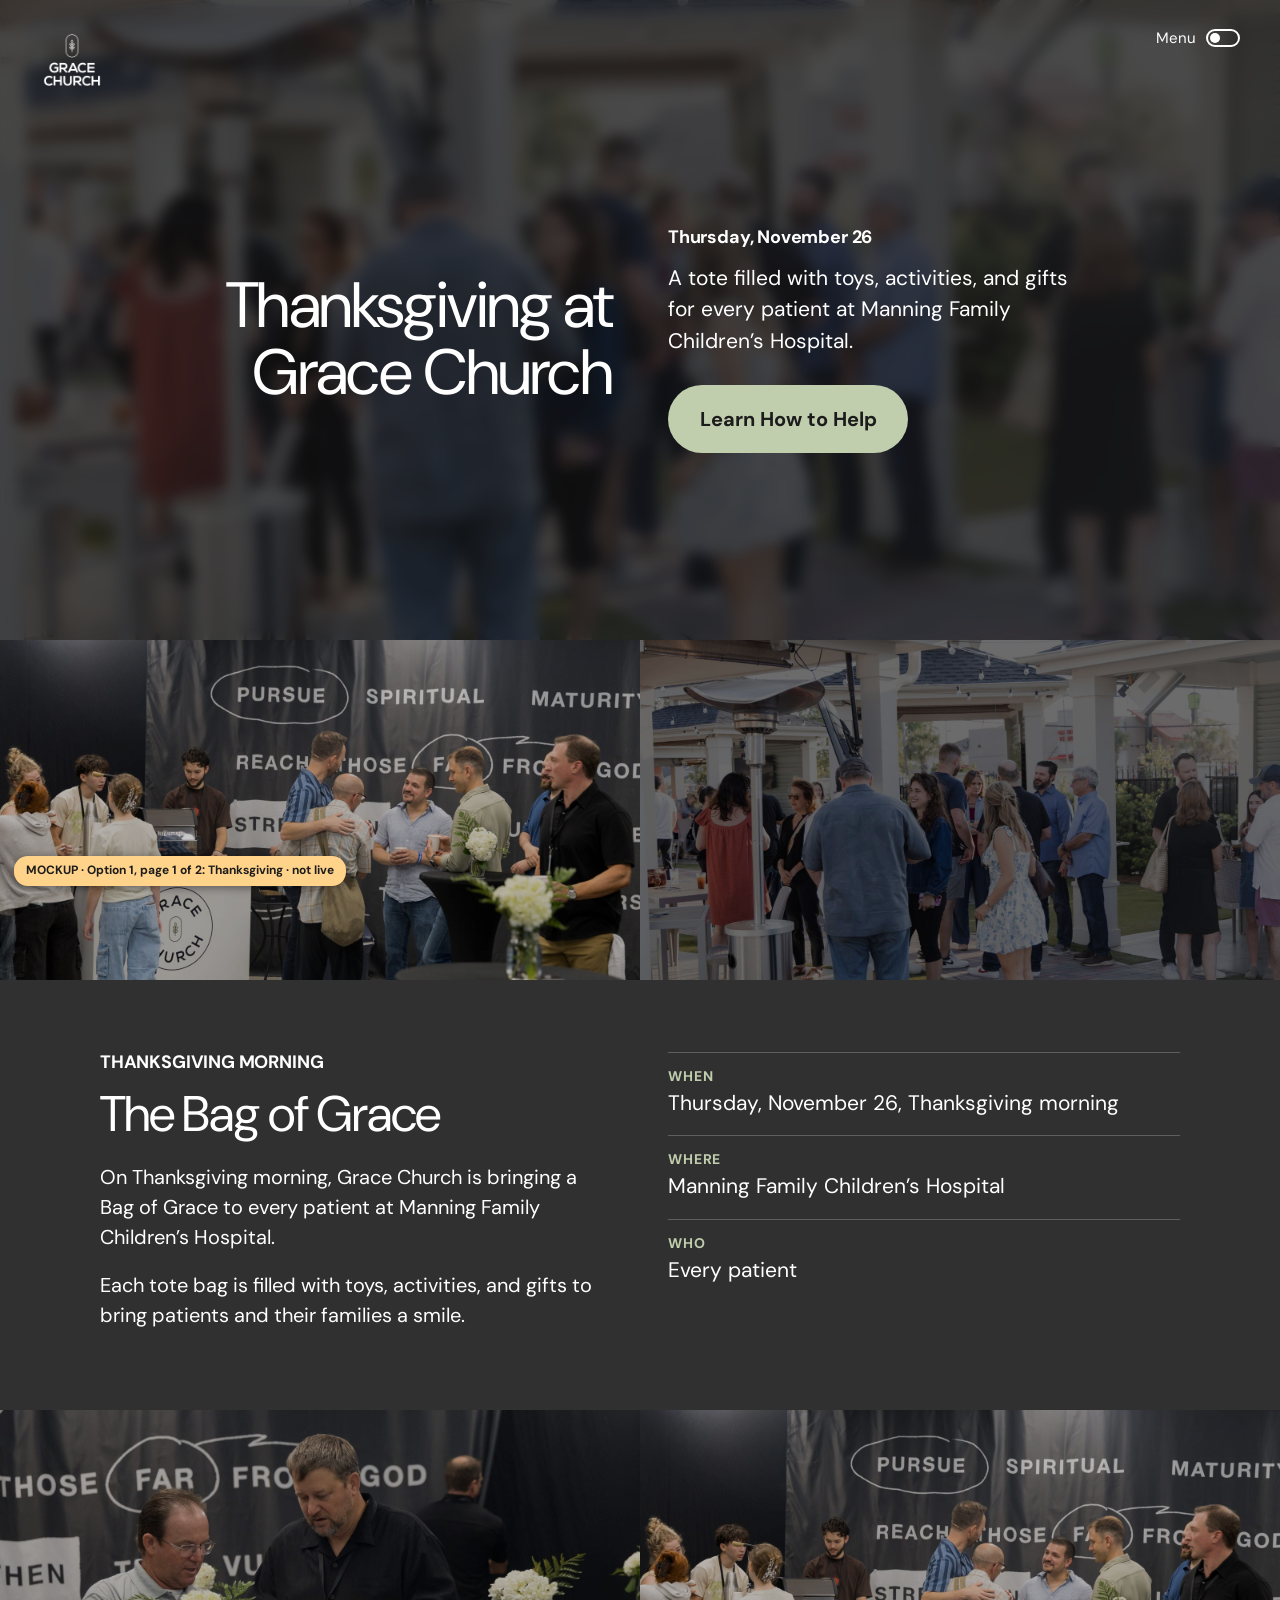
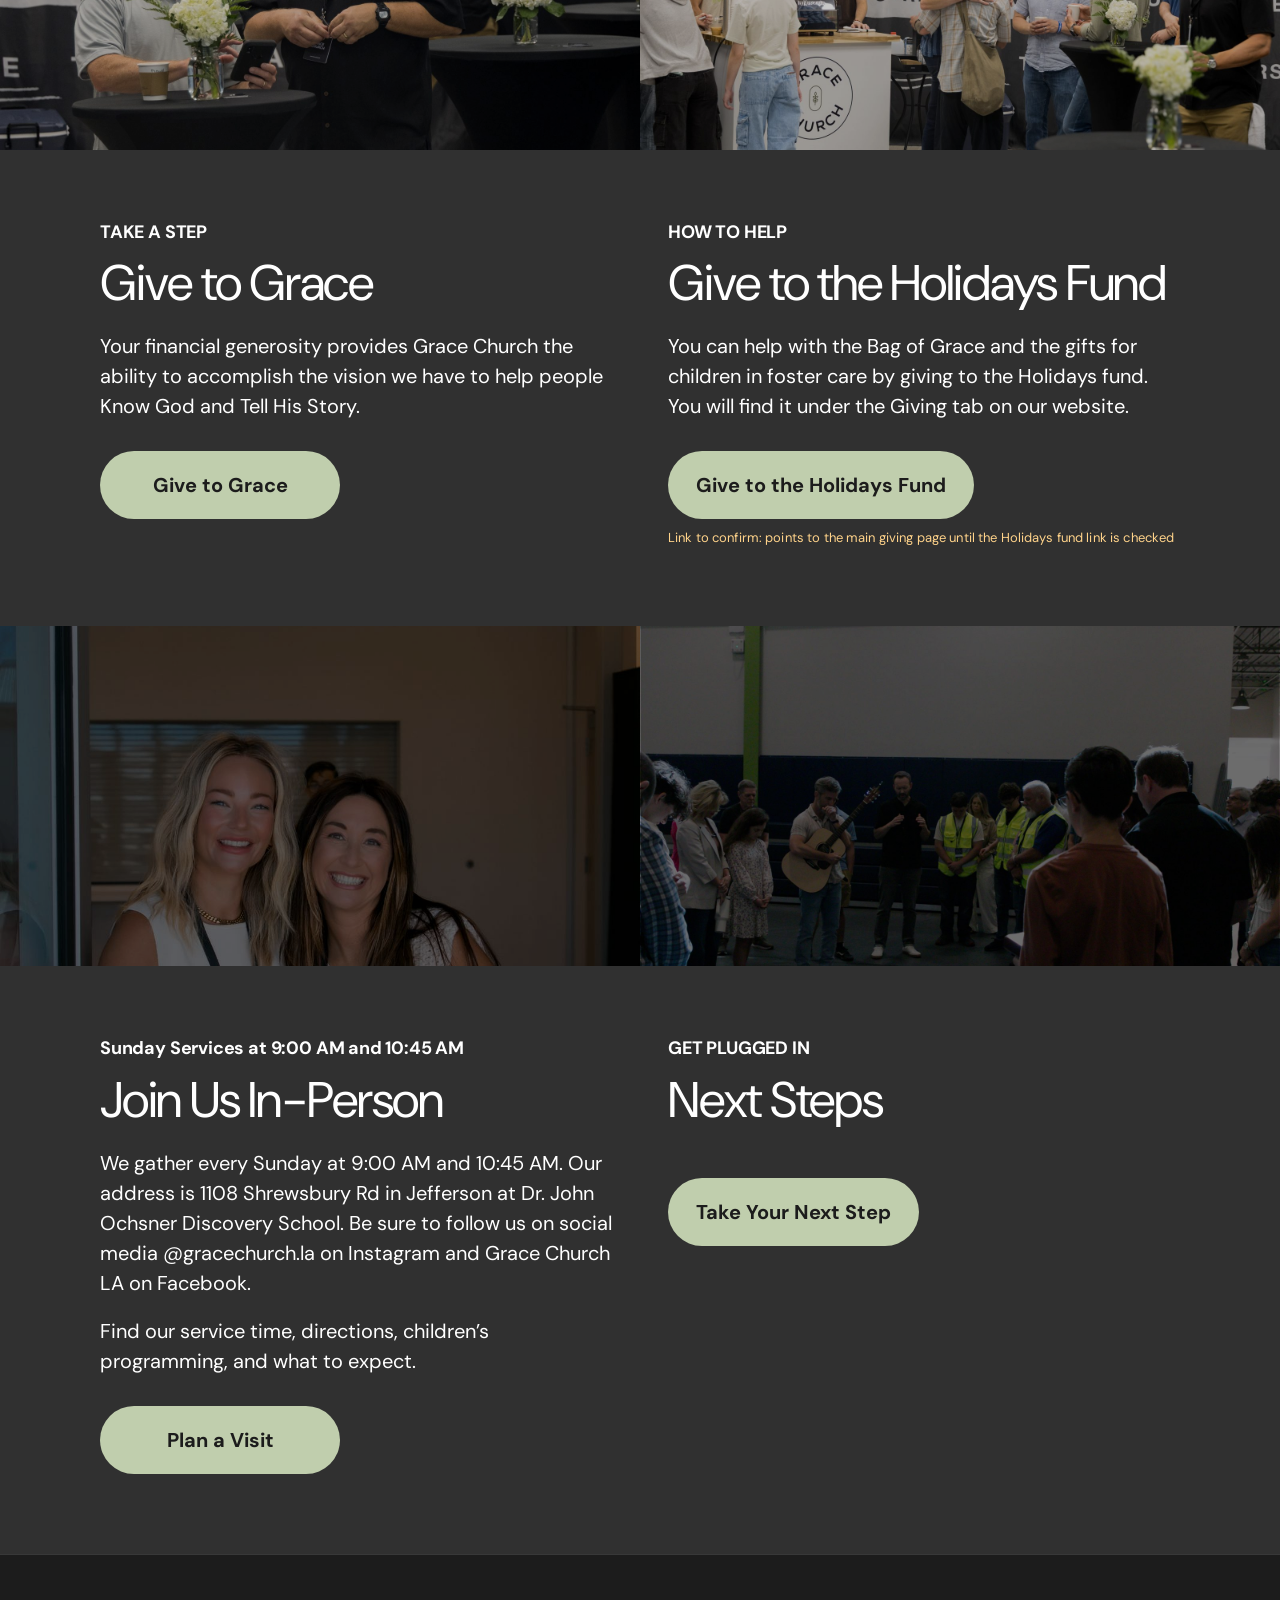
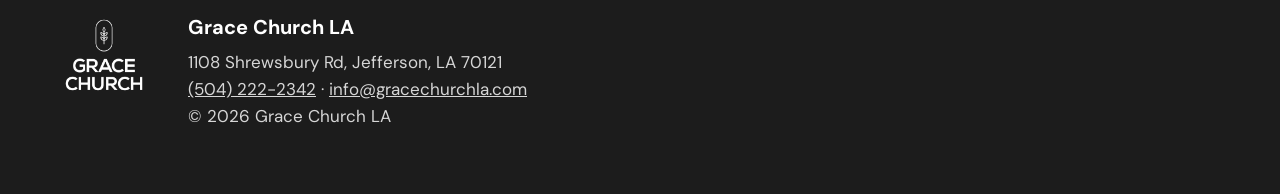
==== option1-page1-thanksgiving.html @ ebaafb2e "Grace Church LA holiday page mockups (Set 1 and Set 2)" ====
<!doctype html>
<html lang="en">
<head>
<meta charset="utf-8">
<meta name="viewport" content="width=device-width, initial-scale=1">
<title>Thanksgiving at Grace Church | Grace Church LA</title>
<meta name="robots" content="noindex">
<meta name="description" content="Mockup. Thanksgiving morning Bag of Grace for patients at Manning Family Children's Hospital.">
<link rel="preconnect" href="https://fonts.googleapis.com">
<link rel="preconnect" href="https://fonts.gstatic.com" crossorigin>
<link href="https://fonts.googleapis.com/css2?family=DM+Sans:wght@400;500;700&display=swap" rel="stylesheet">
<link rel="stylesheet" href="style.css?v=3">
</head>
<body>
<header class="hero">
  <div class="topbar">
    <a href="https://www.gracechurchla.com/"><img src="img/logo-white-stacked.png" alt="Grace Church"></a>
    <div class="menu">Menu <span class="toggle"></span></div>
  </div>
  <div class="hero-grid">
    <h1>Thanksgiving at Grace Church</h1>
    <div>
      <div class="eyebrow">Thursday, November 26</div>
      <p>A tote filled with toys, activities, and gifts for every patient at Manning Family Children&rsquo;s Hospital.</p>
      <a class="btn" href="#help">Learn How to Help</a>
    </div>
  </div>
</header>
<section class="band"><div class="strip"><div class="ph"><img src="img/hero-a-s.jpg" alt=""></div><div class="ph"><img src="img/hero-b-s.jpg" alt=""></div></div><div class="cols"><div><div class="eyebrow caps">Thanksgiving Morning</div><h2>The Bag of Grace</h2><p>On Thanksgiving morning, Grace Church is bringing a Bag of Grace to every patient at Manning Family Children&rsquo;s Hospital.</p><p>Each tote bag is filled with toys, activities, and gifts to bring patients and their families a smile.</p></div><div><ul class="facts" style="margin-top:0"><li><b>When</b><span>Thursday, November 26, Thanksgiving morning</span></li><li><b>Where</b><span>Manning Family Children&rsquo;s Hospital</span></li><li><b>Who</b><span>Every patient</span></li></ul></div></div></section>
<section class="band">
  <div class="strip"><img src="img/conversation-s.jpg" alt=""><img src="img/hero-a-s.jpg" alt=""></div>
  <div class="cols">
    <div>
      <div class="eyebrow caps">Take a Step</div>
      <h2>Give to Grace</h2>
      <p>Your financial generosity provides Grace Church the ability to accomplish the vision we have to help people Know God and Tell His Story.</p>
      <a class="btn" href="https://gracechurchla.churchcenter.com/giving">Give to Grace</a>
    </div>
    <div id="help">
      <div class="eyebrow caps">How to Help</div>
      <h2>Give to the Holidays Fund</h2>
      <p>You can help with the Bag of Grace and the gifts for children in foster care by giving to the Holidays fund. You will find it under the Giving tab on our website.</p>
      <a class="btn" href="https://gracechurchla.churchcenter.com/giving">Give to the Holidays Fund</a>
      <span class="note">Link to confirm: points to the main giving page until the Holidays fund link is checked</span>
    </div>
  </div>
</section>
<section class="band">
  <div class="strip"><img src="img/volunteers-s.jpg" alt="Two Grace Church volunteers smiling at the guest entrance"><img src="img/worship-s.jpg" alt="Grace Church gathering with a guitarist leading worship"></div>
  <div class="cols">
    <div>
      <div class="eyebrow">Sunday Services at 9:00 AM and 10:45 AM</div>
      <h2>Join Us In-Person</h2>
      <p>We gather every Sunday at 9:00 AM and 10:45 AM. Our address is 1108 Shrewsbury Rd in Jefferson at Dr. John Ochsner Discovery School. Be sure to follow us on social media @gracechurch.la on Instagram and Grace Church LA on Facebook.</p>
      <p>Find our service time, directions, children&rsquo;s programming, and what to expect.</p>
      <a class="btn" href="https://www.gracechurchla.com/service-info">Plan a Visit</a>
    </div>
    <div class="stack">
      <div class="eyebrow caps">Get Plugged In</div>
      <h2>Next Steps</h2>
      <a class="btn" href="https://www.gracechurchla.com/next-steps">Take Your Next Step</a>
    </div>
  </div>
</section>
<footer>
  <div class="foot">
    <img src="img/logo-white-stacked.png" alt="">
    <p><strong>Grace Church LA</strong>
      1108 Shrewsbury Rd, Jefferson, LA 70121<br>
      <a href="tel:15042222342">(504) 222-2342</a> &middot; <a href="mailto:info@gracechurchla.com">info@gracechurchla.com</a><br>
      &copy; 2026 Grace Church LA</p>
  </div>
</footer>
<div class="tag">MOCKUP &middot; Option 1, page 1 of 2: Thanksgiving &middot; not live</div>
</body>
</html>
---- style.css ----
/* Grace Church LA holiday page mockups. Tokens read from the live homepage on Nov 13, 2026:
   DM Sans, white headings at weight 400, alternating #1C1C1C / #303030 bands,
   pill buttons #C0CEAD with #1C1C1C text, 34px radius. No new colors or layouts. */
:root{
  --ink:#1C1C1C; --panel:#303030; --white:#FFFFFF; --sage:#C0CEAD;
  --muted:rgba(255,255,255,.82);
}
*{box-sizing:border-box;margin:0;padding:0}
html{scroll-behavior:smooth}
body{font-family:"DM Sans",system-ui,-apple-system,"Segoe UI",Roboto,sans-serif;background:var(--ink);color:var(--white);-webkit-font-smoothing:antialiased}
img{display:block;max-width:100%}
a{color:inherit}

/* Hero */
.hero{position:relative;min-height:640px;display:flex;align-items:center;background:#111 url("img/hero-b-s.jpg") center/cover no-repeat;isolation:isolate}
.hero::before{content:"";position:absolute;inset:0;background:rgba(20,20,20,.55);backdrop-filter:blur(7px);-webkit-backdrop-filter:blur(7px);z-index:-1}
.topbar{position:absolute;top:0;left:0;right:0;display:flex;justify-content:space-between;align-items:flex-start;padding:28px 40px}
.topbar img{width:64px;height:64px}
.menu{font-size:15px;display:flex;align-items:center;gap:10px}
.toggle{width:34px;height:18px;border:2px solid var(--white);border-radius:12px;position:relative}
.toggle::after{content:"";position:absolute;left:2px;top:2px;width:10px;height:10px;border-radius:50%;background:var(--white)}
.hero-grid{width:100%;max-width:1160px;margin:0 auto;padding:120px 40px 80px;display:grid;grid-template-columns:1fr 1fr;gap:56px;align-items:center}
h1,h2,h3{font-weight:400;letter-spacing:-.025em;line-height:1.04}
h1{font-size:clamp(40px,5.2vw,64px);text-align:right}
.hero p,.hero .eyebrow{max-width:30ch}
.eyebrow{font-weight:700;font-size:18px;line-height:1.2;letter-spacing:-.01em;margin-bottom:14px;text-transform:none}
.eyebrow.caps{text-transform:uppercase}
p{font-size:20px;line-height:1.5;color:var(--white)}
.hero p{font-size:21px;margin-bottom:28px}

/* Pill button */
.btn{display:inline-flex;align-items:center;justify-content:center;min-width:240px;height:68px;padding:6px 28px;border-radius:34px;background:var(--sage);color:var(--ink);font-weight:700;font-size:20px;text-decoration:none;text-align:center}
.btn:hover{filter:brightness(1.06)}
.btn:focus-visible{outline:3px solid var(--white);outline-offset:3px}
.note{display:block;margin-top:10px;font-size:13px;color:#FFD38A;letter-spacing:.01em}

/* Bands */
.band{background:var(--panel)}
.band.ink{background:var(--ink)}
.strip{display:grid;grid-template-columns:1fr 1fr;grid-template-rows:340px;height:340px;overflow:hidden}
.strip>*{min-width:0;min-height:0;height:340px;overflow:hidden}
.strip img{width:100%;height:340px;object-fit:cover;object-position:50% 20%;filter:brightness(.78)}
/* Crop windows set per photo so heads and faces stay inside the strip */
.strip img[src*="hero-a"]{object-position:50% 0%}
.strip img[src*="hero-b"]{object-position:50% 20%}
.strip img[src*="worship"]{object-position:50% 10%}
.strip img[src*="conversation"]{object-position:50% 0%}
.strip img[src*="christmas-backdrop"]{object-position:50% 42%}
.strip img[src*="volunteers"]{object-position:50% 44%}
.cols{max-width:1160px;margin:0 auto;padding:72px 40px 80px;display:grid;grid-template-columns:1fr 1fr;gap:56px}
.cols.single{grid-template-columns:minmax(0,760px)}
h2{font-size:clamp(34px,4.1vw,50px);margin-bottom:22px}
.band p+p{margin-top:18px}
.band .btn{margin-top:30px}
.facts{list-style:none;margin-top:28px;display:grid;gap:18px}
.facts li{border-top:1px solid rgba(255,255,255,.22);padding-top:14px}
.facts b{display:block;font-size:14px;letter-spacing:.06em;text-transform:uppercase;color:var(--sage);margin-bottom:4px}
.facts span{font-size:21px;line-height:1.35}
.stack{display:flex;flex-direction:column;align-items:flex-start}

/* Footer: wording matches the live footer (Grace Church LA, tap-to-call phone, address) */
footer{background:var(--ink);padding:56px 40px 64px;border-top:1px solid rgba(255,255,255,.12)}
.foot{max-width:1160px;margin:0 auto;display:grid;grid-template-columns:auto 1fr;gap:40px;align-items:start}
.foot img{width:88px}
.foot p{font-size:17px;line-height:1.6;color:var(--muted)}
.foot strong{display:block;font-size:20px;color:var(--white);margin-bottom:6px;font-weight:700}

/* Mockup label, not part of the design */
.tag{position:fixed;left:14px;bottom:14px;z-index:20;background:#FFD38A;color:#1C1C1C;font:700 12px/1.3 "DM Sans",system-ui,sans-serif;padding:7px 12px;border-radius:14px;box-shadow:0 2px 8px rgba(0,0,0,.4)}

@media(max-width:820px){
  .hero{min-height:0}
  .hero-grid,.cols{grid-template-columns:1fr;gap:32px}
  .hero-grid{padding:130px 24px 56px}
  h1{text-align:left}
  .cols{padding:48px 24px 56px}
  .strip{height:260px;grid-template-rows:260px;grid-template-columns:1fr}
  .strip>*,.strip img{height:260px}
  .strip>*:nth-child(2){display:none}
  .topbar{padding:20px 24px}
  .btn{min-width:0;width:100%}
  .foot{grid-template-columns:1fr}
  footer{padding:40px 24px 56px}
}
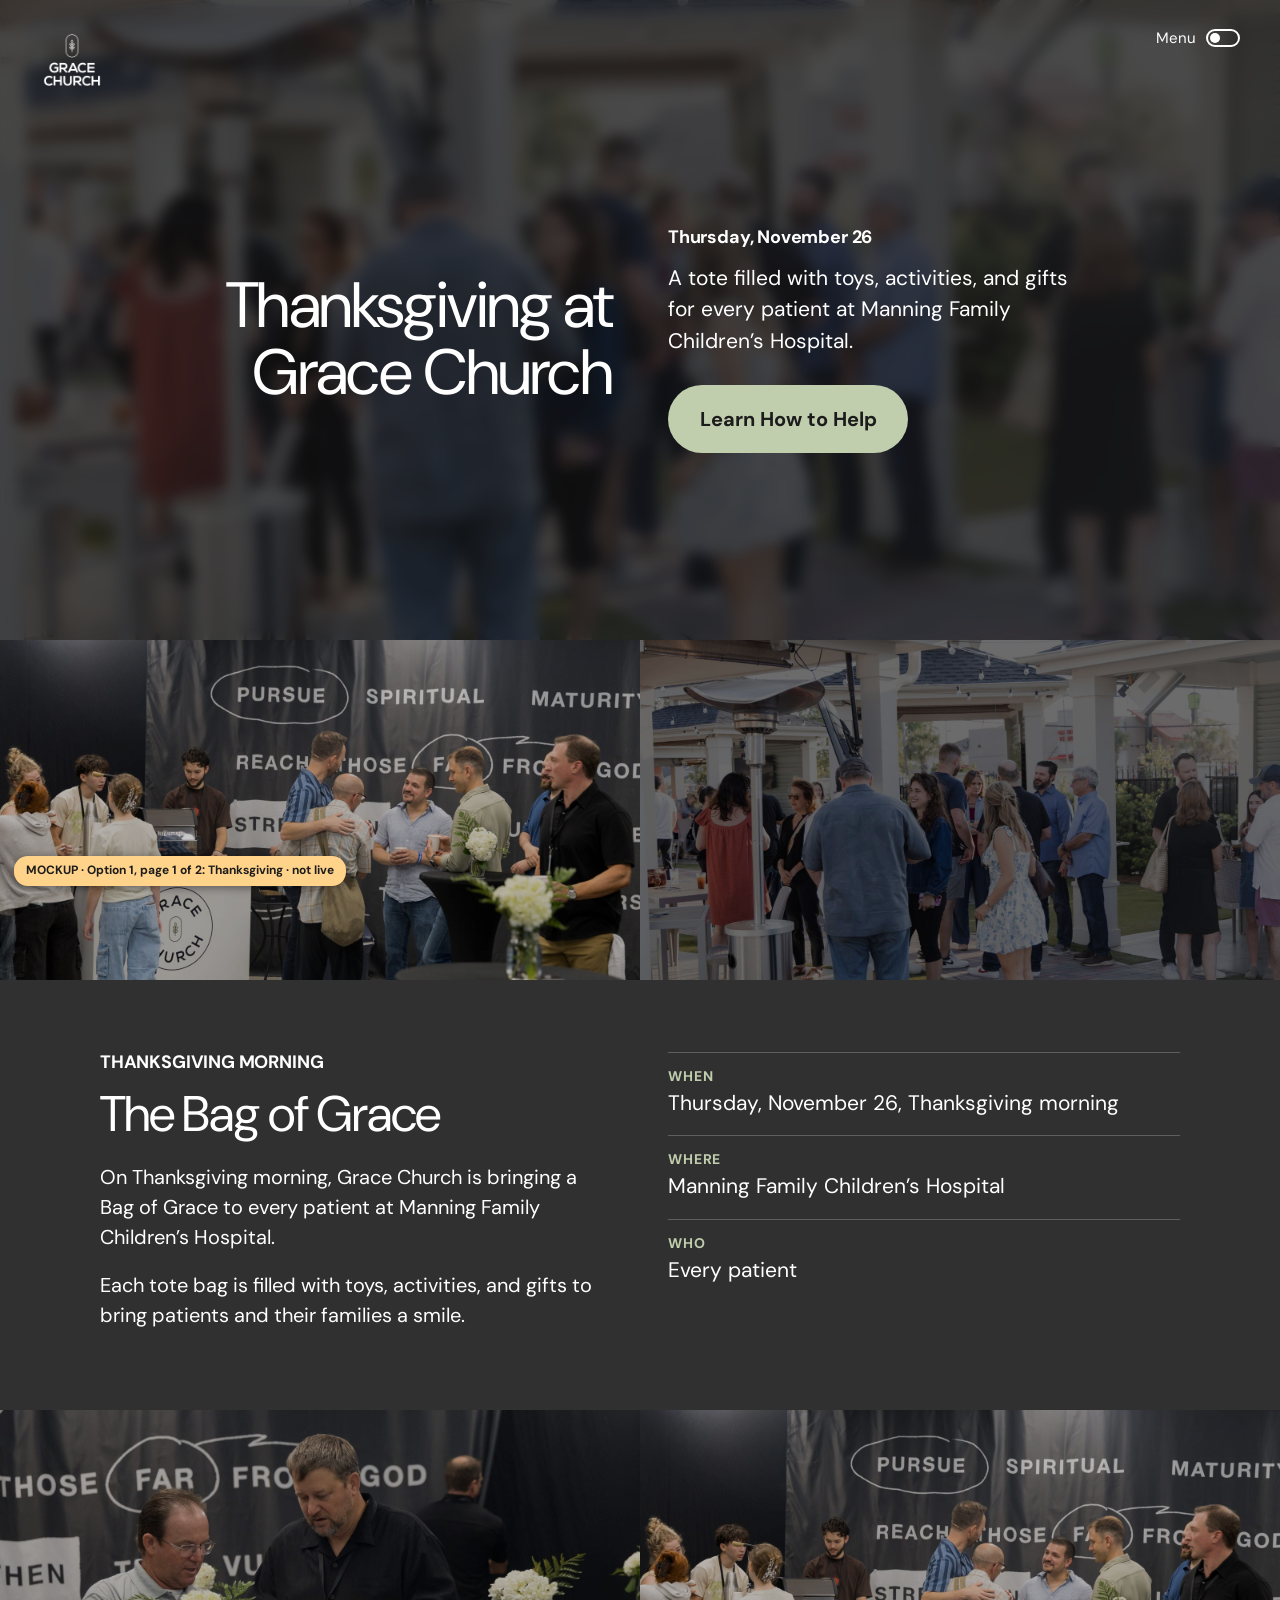
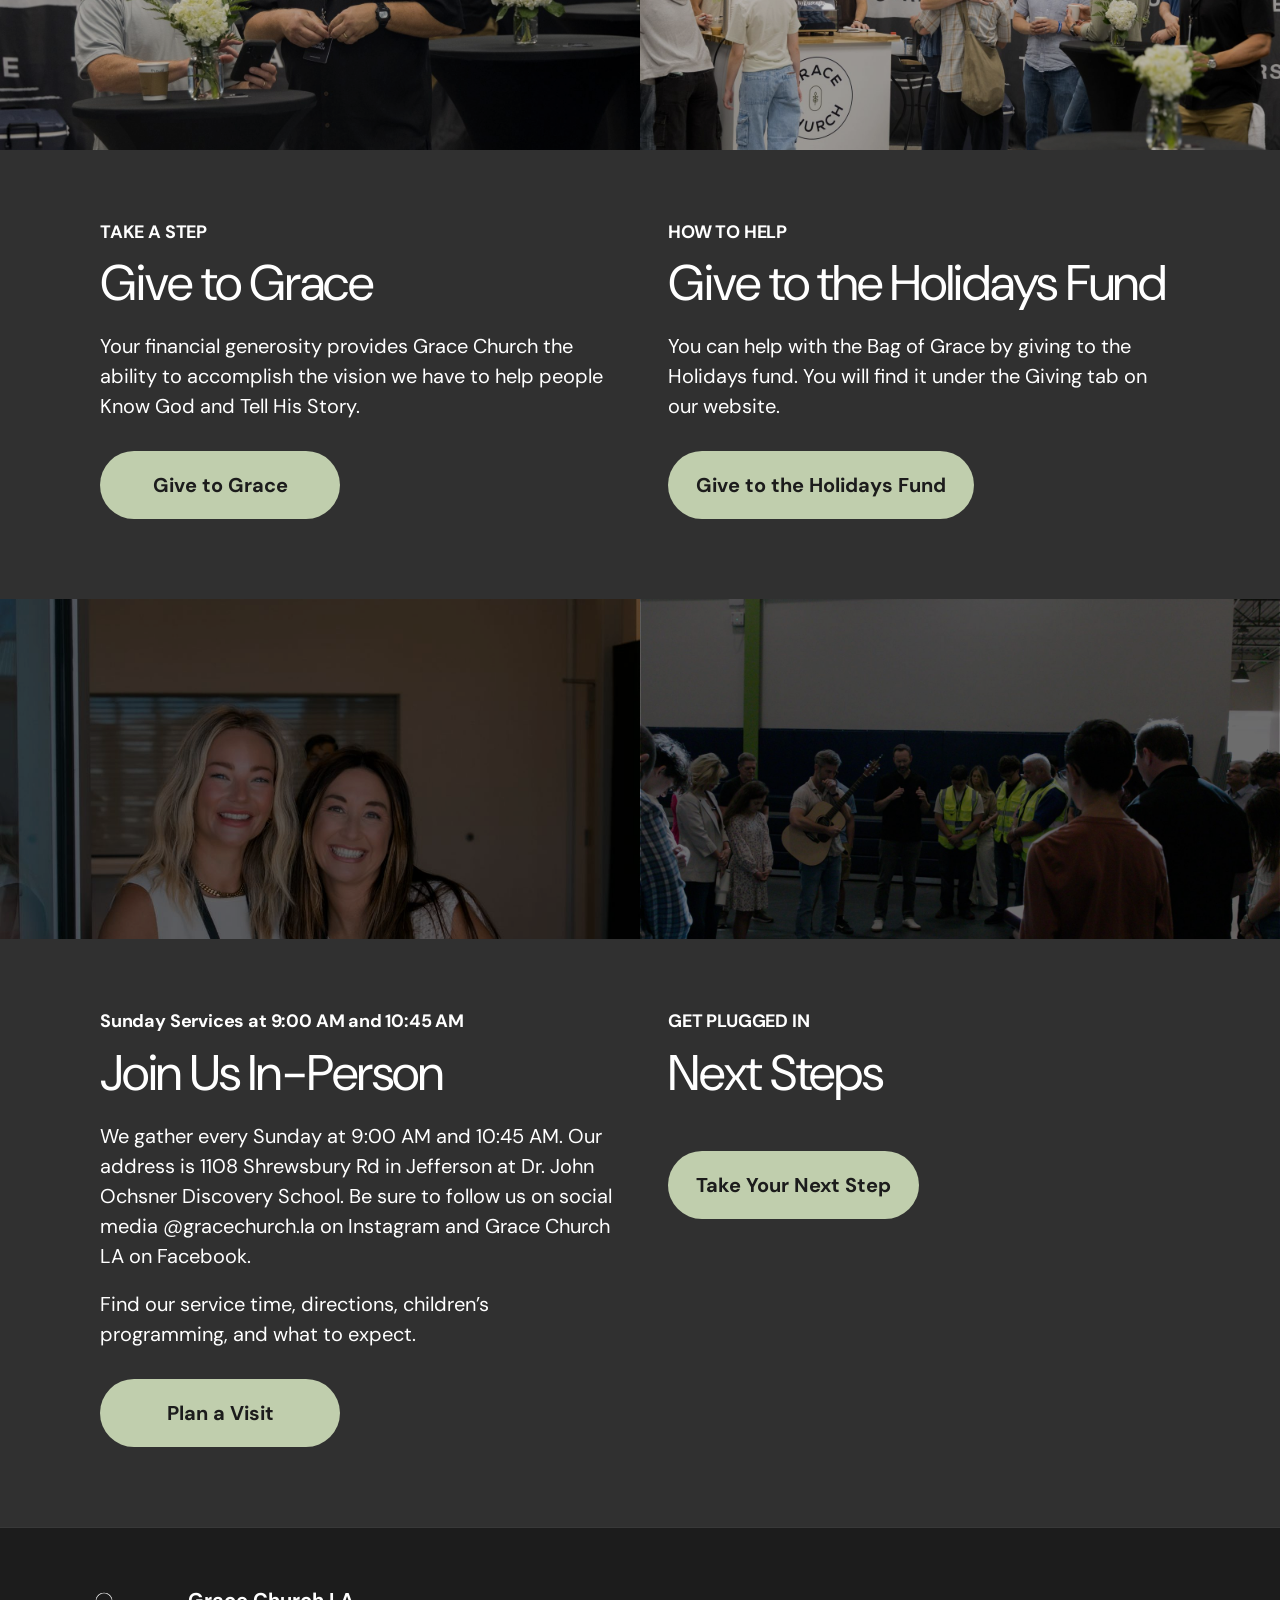
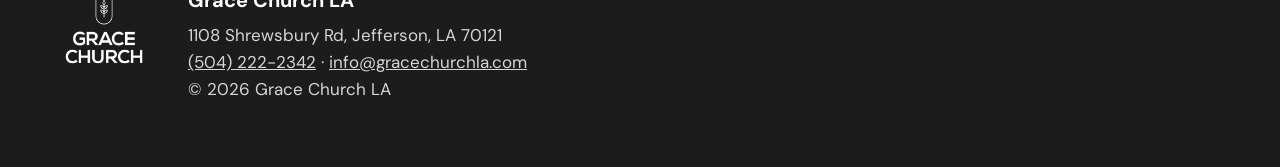
==== commit 34c05237: "Point Holidays fund buttons to the fund's own link; page-specific help sentence on the two-page Set " ====
--- a/option1-page1-thanksgiving.html
+++ b/option1-page1-thanksgiving.html
@@ -39,9 +39,8 @@
     <div id="help">
       <div class="eyebrow caps">How to Help</div>
       <h2>Give to the Holidays Fund</h2>
-      <p>You can help with the Bag of Grace and the gifts for children in foster care by giving to the Holidays fund. You will find it under the Giving tab on our website.</p>
-      <a class="btn" href="https://gracechurchla.churchcenter.com/giving">Give to the Holidays Fund</a>
-      <span class="note">Link to confirm: points to the main giving page until the Holidays fund link is checked</span>
+      <p>You can help with the Bag of Grace by giving to the Holidays fund. You will find it under the Giving tab on our website.</p>
+      <a class="btn" href="https://gracechurchla.churchcenter.com/giving/to/holidays">Give to the Holidays Fund</a>
     </div>
   </div>
 </section>
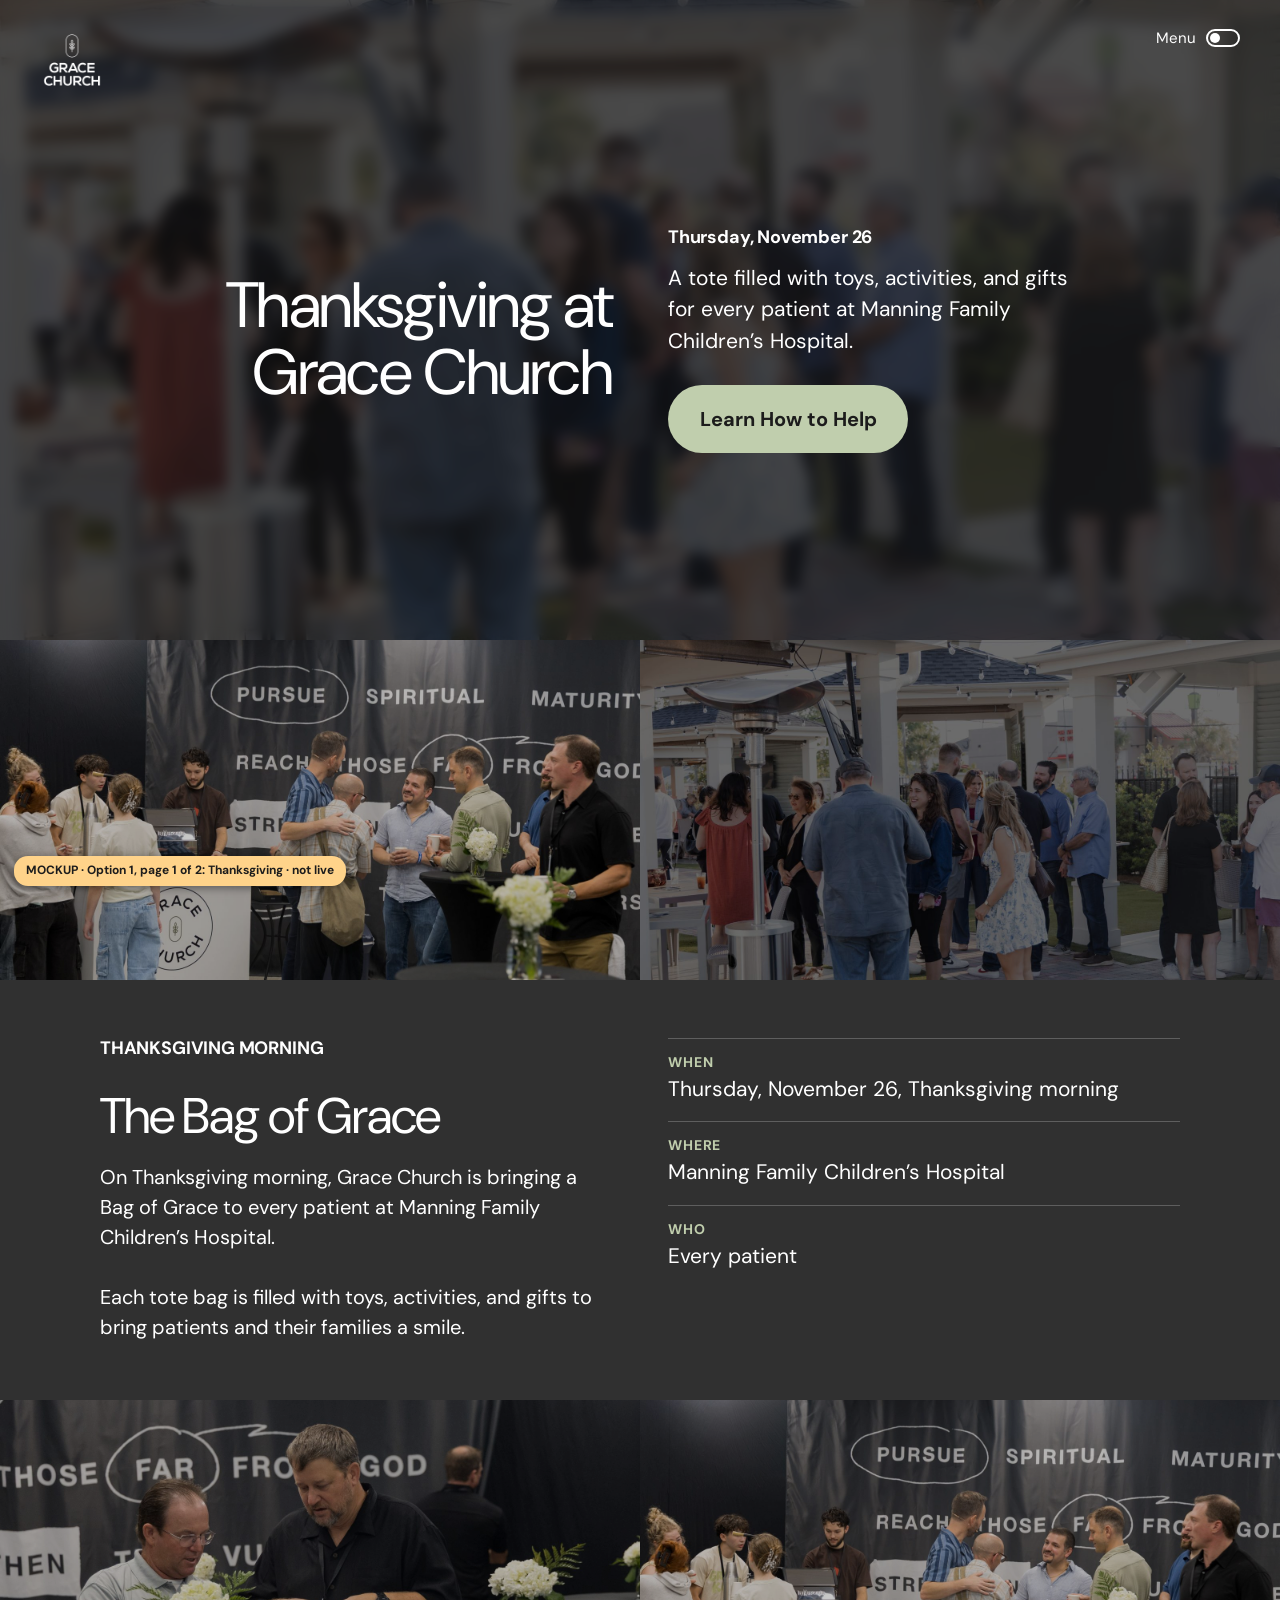
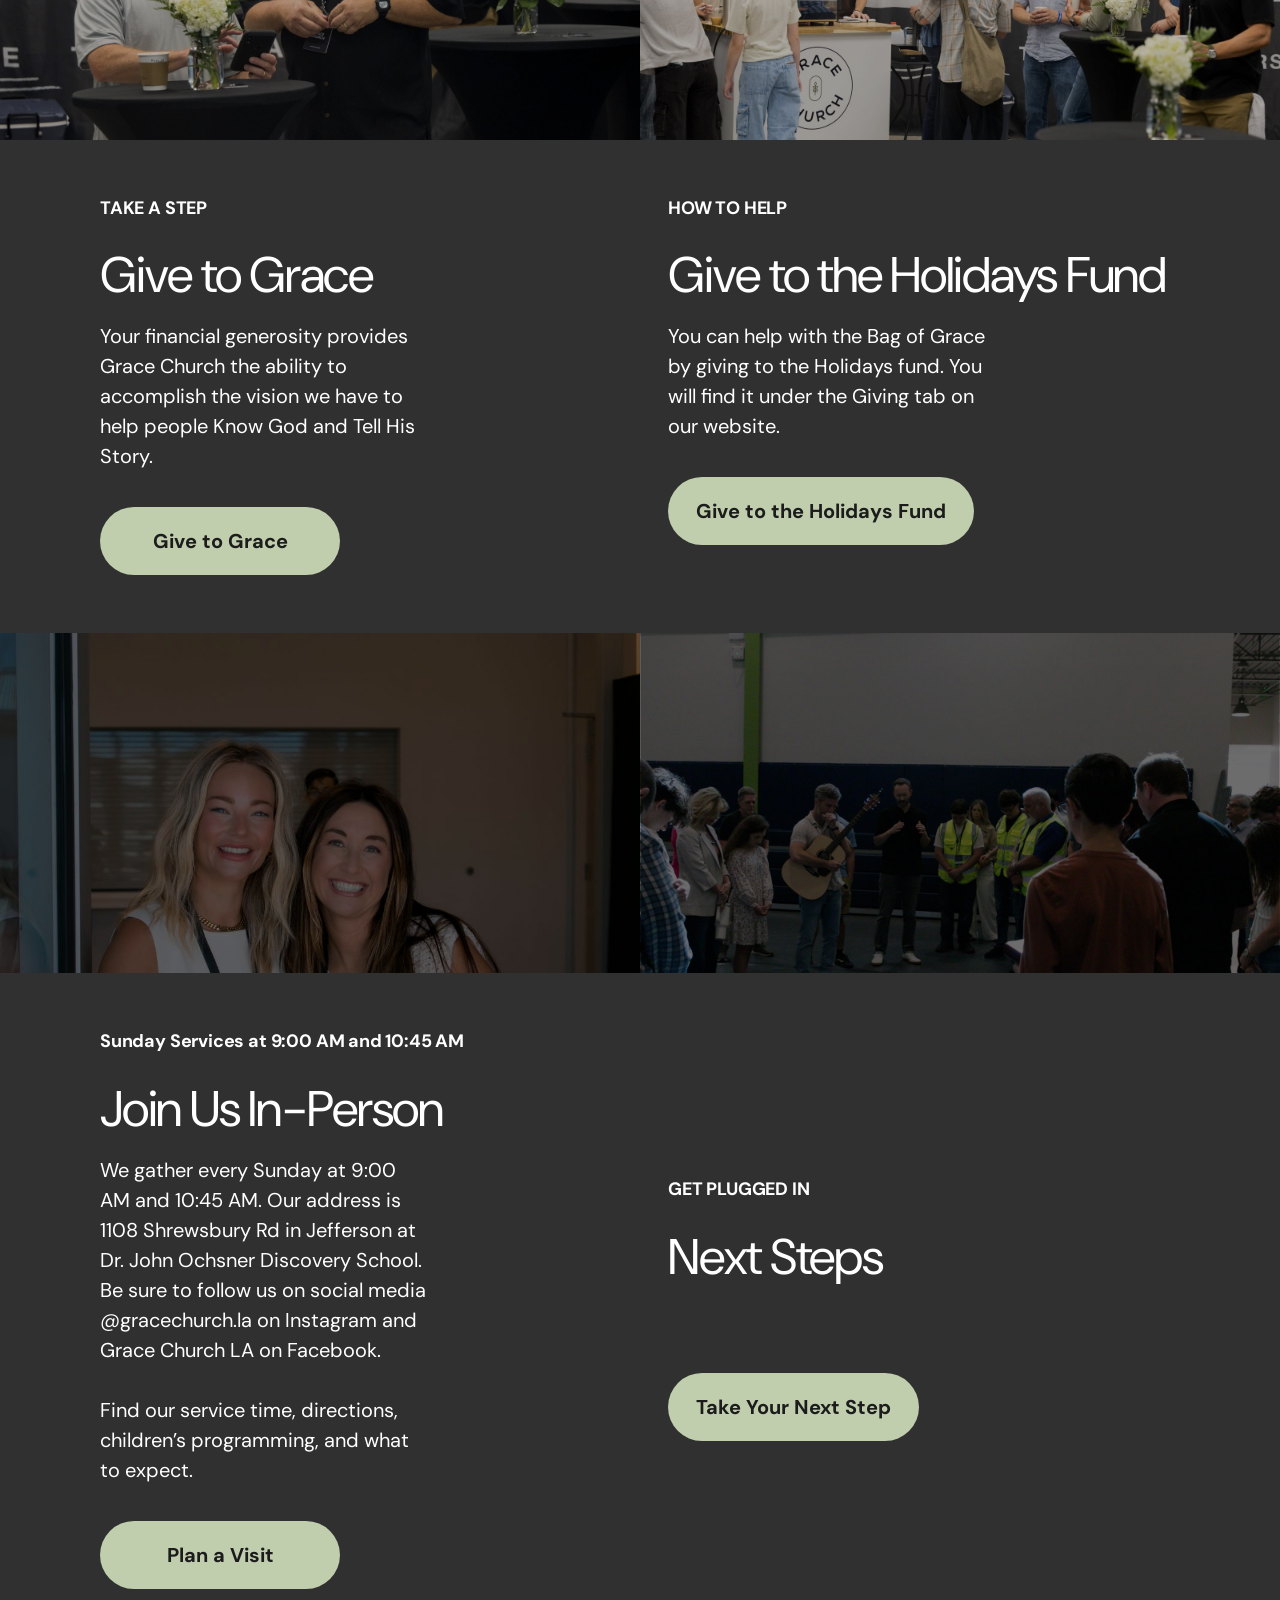
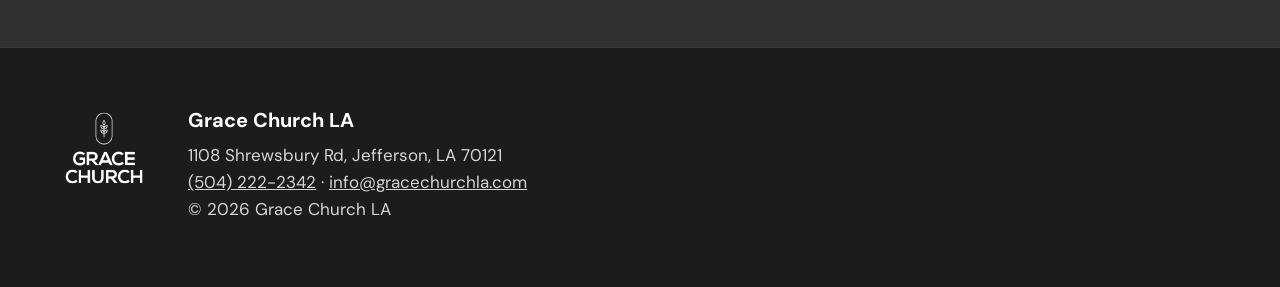
==== commit ab719440: "Match the live homepage spacing rhythm (desktop and phone) in all six mockups Co-Authored-By: Claude" ====
--- a/option1-page1-thanksgiving.html
+++ b/option1-page1-thanksgiving.html
@@ -9,7 +9,7 @@
 <link rel="preconnect" href="https://fonts.googleapis.com">
 <link rel="preconnect" href="https://fonts.gstatic.com" crossorigin>
 <link href="https://fonts.googleapis.com/css2?family=DM+Sans:wght@400;500;700&display=swap" rel="stylesheet">
-<link rel="stylesheet" href="style.css?v=3">
+<link rel="stylesheet" href="style.css?v=6">
 </head>
 <body>
 <header class="hero">
@@ -27,7 +27,7 @@
   </div>
 </header>
 <section class="band"><div class="strip"><div class="ph"><img src="img/hero-a-s.jpg" alt=""></div><div class="ph"><img src="img/hero-b-s.jpg" alt=""></div></div><div class="cols"><div><div class="eyebrow caps">Thanksgiving Morning</div><h2>The Bag of Grace</h2><p>On Thanksgiving morning, Grace Church is bringing a Bag of Grace to every patient at Manning Family Children&rsquo;s Hospital.</p><p>Each tote bag is filled with toys, activities, and gifts to bring patients and their families a smile.</p></div><div><ul class="facts" style="margin-top:0"><li><b>When</b><span>Thursday, November 26, Thanksgiving morning</span></li><li><b>Where</b><span>Manning Family Children&rsquo;s Hospital</span></li><li><b>Who</b><span>Every patient</span></li></ul></div></div></section>
-<section class="band">
+<section class="band hp">
   <div class="strip"><img src="img/conversation-s.jpg" alt=""><img src="img/hero-a-s.jpg" alt=""></div>
   <div class="cols">
     <div>
@@ -44,7 +44,7 @@
     </div>
   </div>
 </section>
-<section class="band">
+<section class="band hp">
   <div class="strip"><img src="img/volunteers-s.jpg" alt="Two Grace Church volunteers smiling at the guest entrance"><img src="img/worship-s.jpg" alt="Grace Church gathering with a guitarist leading worship"></div>
   <div class="cols">
     <div>
--- a/style.css
+++ b/style.css
@@ -82,3 +82,30 @@
   .foot{grid-template-columns:1fr}
   footer{padding:40px 24px 56px}
 }
+
+/* Phone and tablet (820px and below): clear section breaks, 56px like the other sections.
+   32px grid gap + 24px = 56px above "Get Plugged In" (all pages) and above "How to Help" (Set 1). */
+@media(max-width:820px){
+  .cols>.stack,.cols>#help{margin-top:24px}
+}
+
+/* Homepage rhythm. Values measured on the live homepage (Join Us In-Person and Give sections), Nov 19, 2026:
+   eyebrow to heading 30px, heading to text 20px, paragraph to paragraph 30px, text to button 36px,
+   heading to button 90px (Next Steps: 70px margin + 20px heading margin), section padding 58px, paragraph width 330px,
+   Next Steps block vertically centered next to the Join column. */
+.band .eyebrow,.split .eyebrow,.help .eyebrow{margin-bottom:30px}
+h2{margin-bottom:20px}
+.band p+p,.split .txt p+p,.help p+p{margin-top:30px}
+.band .btn,.split .txt .btn{margin-top:36px}
+.cols{padding-top:58px;padding-bottom:58px}
+.hp .cols p{max-width:330px}
+.hp .cols>.stack{align-self:center}
+.hp .cols>.stack .btn{margin-top:70px}
+@media(max-width:820px){
+  .cols{padding:42px 36px 44px}
+  .band p+p,.split .txt p+p,.help p+p{margin-top:24px}
+  .band .btn,.split .txt .btn{margin-top:30px}
+  .hp .cols p{max-width:none}
+  .hp .cols>.stack{align-self:auto}
+  .hp .cols>.stack .btn{margin-top:56px}
+}
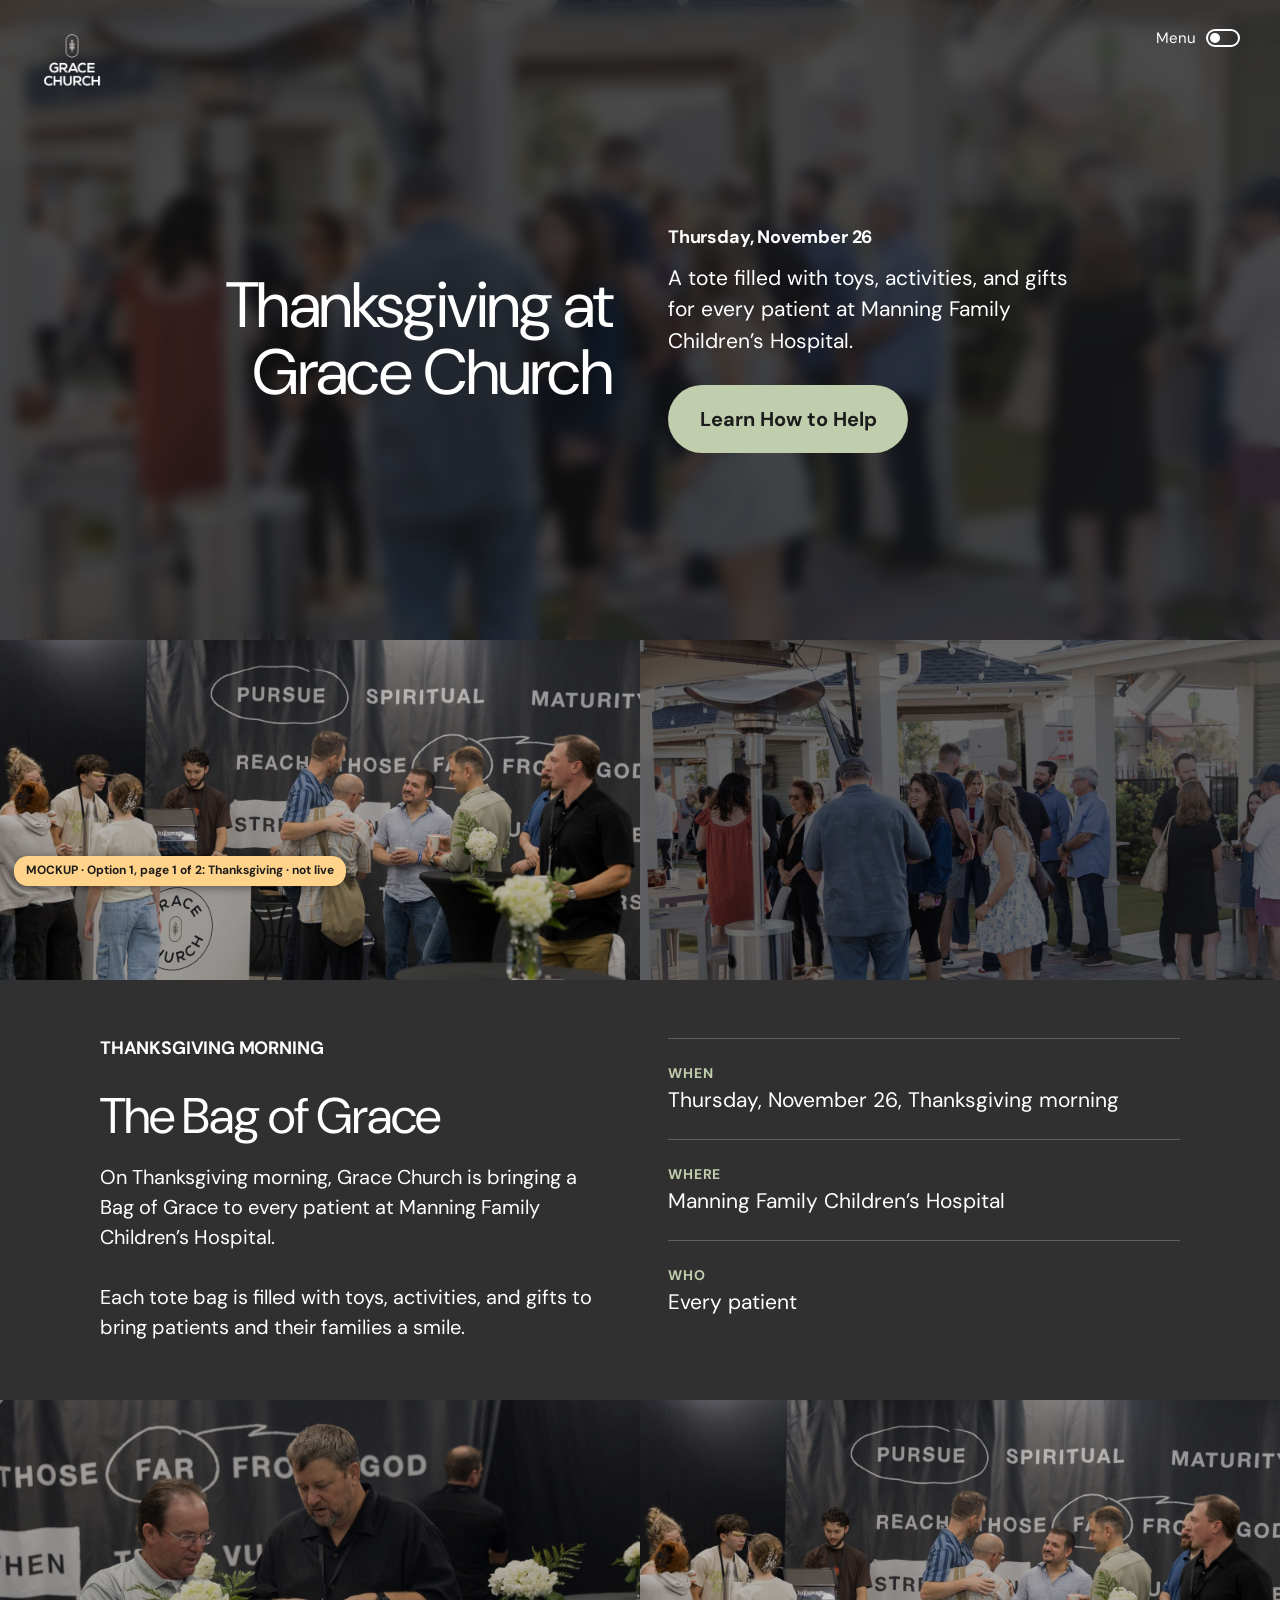
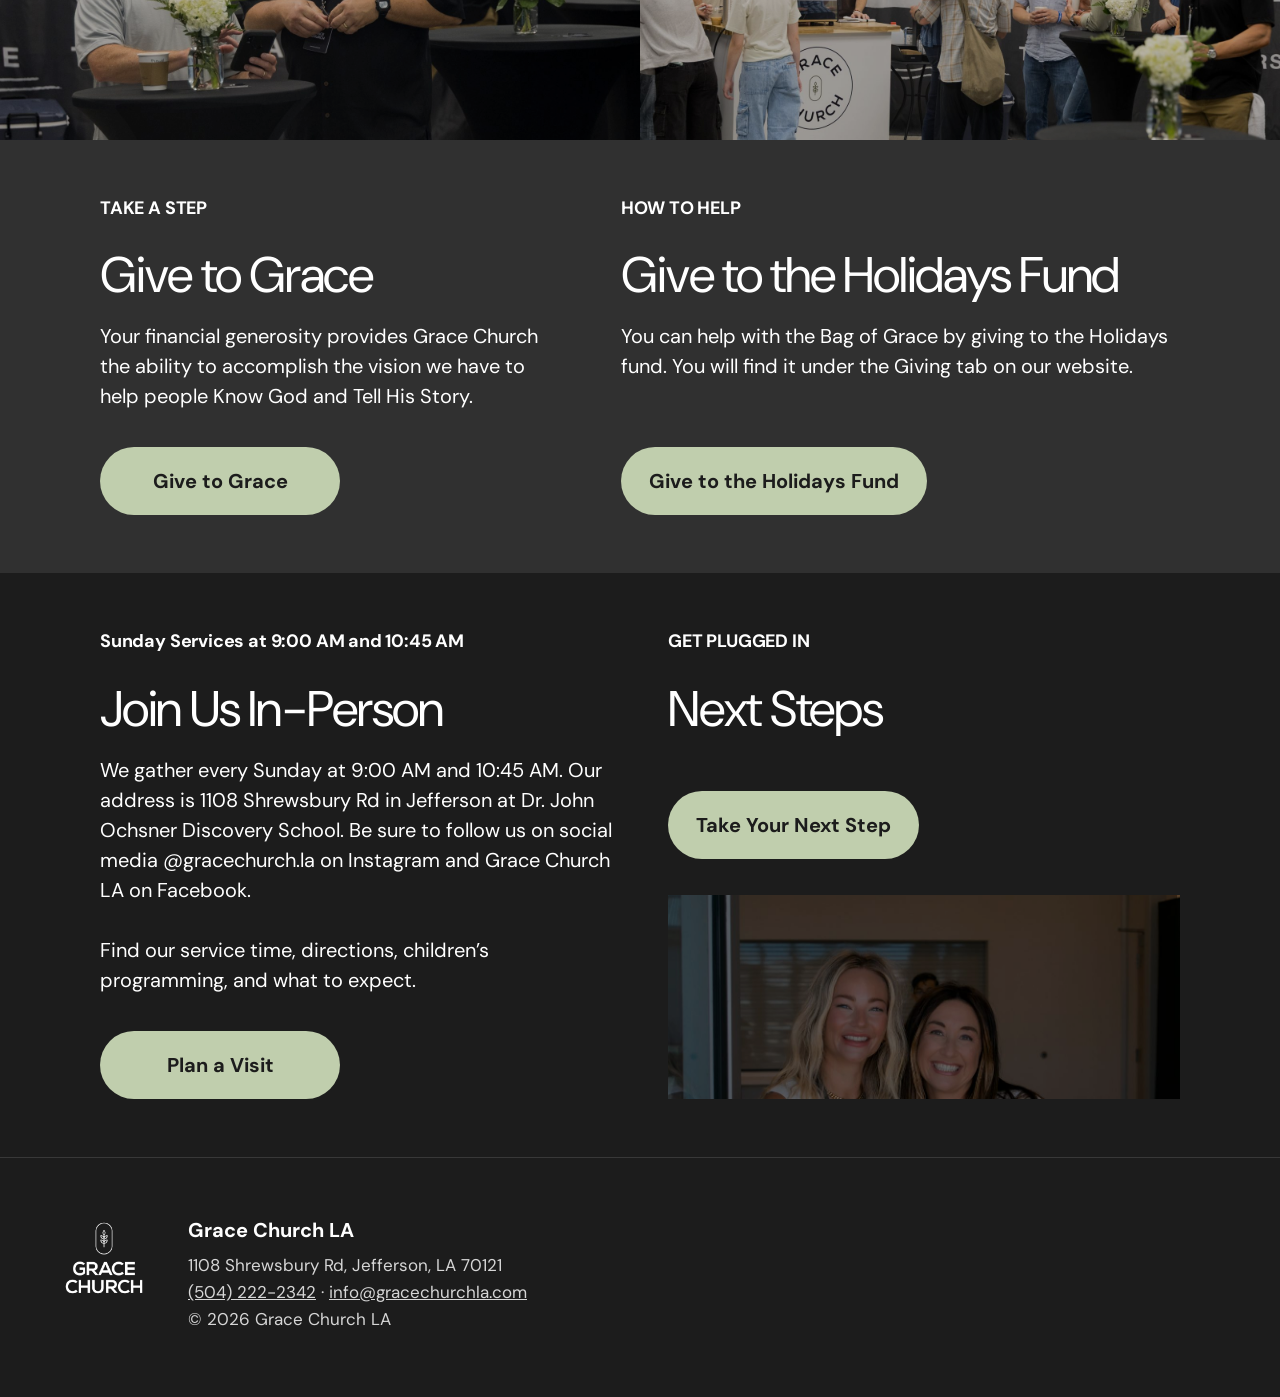
==== commit 0f65f49b: "Remove dead space: two-column sections now end together on all six mockups; Join band has a photo un" ====
--- a/option1-page1-thanksgiving.html
+++ b/option1-page1-thanksgiving.html
@@ -9,7 +9,8 @@
 <link rel="preconnect" href="https://fonts.googleapis.com">
 <link rel="preconnect" href="https://fonts.gstatic.com" crossorigin>
 <link href="https://fonts.googleapis.com/css2?family=DM+Sans:wght@400;500;700&display=swap" rel="stylesheet">
-<link rel="stylesheet" href="style.css?v=6">
+<link rel="stylesheet" href="style.css?v=11">
+<link rel="stylesheet" href="style2.css?v=11">
 </head>
 <body>
 <header class="hero">
@@ -26,8 +27,8 @@
     </div>
   </div>
 </header>
-<section class="band"><div class="strip"><div class="ph"><img src="img/hero-a-s.jpg" alt=""></div><div class="ph"><img src="img/hero-b-s.jpg" alt=""></div></div><div class="cols"><div><div class="eyebrow caps">Thanksgiving Morning</div><h2>The Bag of Grace</h2><p>On Thanksgiving morning, Grace Church is bringing a Bag of Grace to every patient at Manning Family Children&rsquo;s Hospital.</p><p>Each tote bag is filled with toys, activities, and gifts to bring patients and their families a smile.</p></div><div><ul class="facts" style="margin-top:0"><li><b>When</b><span>Thursday, November 26, Thanksgiving morning</span></li><li><b>Where</b><span>Manning Family Children&rsquo;s Hospital</span></li><li><b>Who</b><span>Every patient</span></li></ul></div></div></section>
-<section class="band hp">
+<section class="band"><div class="strip"><div class="ph"><img src="img/hero-a-s.jpg" alt=""></div><div class="ph"><img src="img/hero-b-s.jpg" alt=""></div></div><div class="cols"><div><div class="eyebrow caps">Thanksgiving Morning</div><h2>The Bag of Grace</h2><p>On Thanksgiving morning, Grace Church is bringing a Bag of Grace to every patient at Manning Family Children&rsquo;s Hospital.</p><p>Each tote bag is filled with toys, activities, and gifts to bring patients and their families a smile.</p></div><div class="factscol"><ul class="facts"><li><b>When</b><span>Thursday, November 26, Thanksgiving morning</span></li><li><b>Where</b><span>Manning Family Children&rsquo;s Hospital</span></li><li><b>Who</b><span>Every patient</span></li></ul></div></div></section>
+<section class="band hp give">
   <div class="strip"><img src="img/conversation-s.jpg" alt=""><img src="img/hero-a-s.jpg" alt=""></div>
   <div class="cols">
     <div>
@@ -44,8 +45,7 @@
     </div>
   </div>
 </section>
-<section class="band hp">
-  <div class="strip"><img src="img/volunteers-s.jpg" alt="Two Grace Church volunteers smiling at the guest entrance"><img src="img/worship-s.jpg" alt="Grace Church gathering with a guitarist leading worship"></div>
+<section class="band ink hp join">
   <div class="cols">
     <div>
       <div class="eyebrow">Sunday Services at 9:00 AM and 10:45 AM</div>
@@ -58,6 +58,7 @@
       <div class="eyebrow caps">Get Plugged In</div>
       <h2>Next Steps</h2>
       <a class="btn" href="https://www.gracechurchla.com/next-steps">Take Your Next Step</a>
+      <div class="fill"><img src="img/volunteers-s.jpg" alt="Two Grace Church volunteers smiling at the guest entrance"></div>
     </div>
   </div>
 </section>
--- a/style.css
+++ b/style.css
@@ -92,20 +92,36 @@
 /* Homepage rhythm. Values measured on the live homepage (Join Us In-Person and Give sections), Nov 19, 2026:
    eyebrow to heading 30px, heading to text 20px, paragraph to paragraph 30px, text to button 36px,
    heading to button 90px (Next Steps: 70px margin + 20px heading margin), section padding 58px, paragraph width 330px,
-   Next Steps block vertically centered next to the Join column. */
+   Next Steps column = text block + photo that fills the rest of the column. */
 .band .eyebrow,.split .eyebrow,.help .eyebrow{margin-bottom:30px}
 h2{margin-bottom:20px}
 .band p+p,.split .txt p+p,.help p+p{margin-top:30px}
 .band .btn,.split .txt .btn{margin-top:36px}
 .cols{padding-top:58px;padding-bottom:58px}
-.hp .cols p{max-width:330px}
-.hp .cols>.stack{align-self:center}
-.hp .cols>.stack .btn{margin-top:70px}
+/* NO DEAD SPACE (hard rule). Two-column sections end together by construction:
+   the shorter column's last block stretches to fill the height, with a photo (Next Steps column)
+   or evenly spaced rows (facts column). No spacer blocks, no centered holes. */
+.cols>.stack{display:flex;flex-direction:column;align-items:flex-start}
+.cols>.stack .btn{margin-top:36px}
+.stack .fill{position:relative;align-self:stretch;flex:1;min-height:150px;margin-top:36px;overflow:hidden}
+.stack .fill img{position:absolute;inset:0;width:100%;height:100%;object-fit:cover;object-position:50% 44%;filter:brightness(.82)}
+.cols>.factscol{display:flex;flex-direction:column}
+.factscol .facts{flex:1;margin-top:0;display:grid;grid-template-rows:repeat(3,1fr);gap:0}
+.factscol .facts li{display:flex;flex-direction:column;justify-content:center;padding:0}
+/* Give band: the Holidays column gets more width so its heading stays on one line; buttons share one baseline */
+.give .cols{grid-template-columns:1fr 1.2fr}
+.give .cols>div{display:flex;flex-direction:column;align-items:flex-start}
+.give .cols .btn{margin-top:auto}
+.give .cols p{margin-bottom:36px}
 @media(max-width:820px){
   .cols{padding:42px 36px 44px}
+  .give .cols{grid-template-columns:1fr}
+  .give .cols p{margin-bottom:0}
+  .give .cols .btn{margin-top:30px}
   .band p+p,.split .txt p+p,.help p+p{margin-top:24px}
   .band .btn,.split .txt .btn{margin-top:30px}
-  .hp .cols p{max-width:none}
-  .hp .cols>.stack{align-self:auto}
-  .hp .cols>.stack .btn{margin-top:56px}
+  .cols>.stack .btn{margin-top:30px}
+  .stack .fill{flex:none;height:200px;min-height:0;margin-top:30px}
+  .factscol .facts{grid-template-rows:none;gap:0}
+  .factscol .facts li{padding:20px 0}
 }
--- a/style2.css
+++ b/style2.css
@@ -0,0 +1,58 @@
+/* Set 2 layer. Same homepage tokens as style.css (DM Sans, #1C1C1C / #303030 bands, #C0CEAD pills).
+   Only the arrangement changes: left-aligned hero, a facts bar right under it, single large photos beside the text. */
+.hero2 .hero-grid{grid-template-columns:1.25fr .75fr;align-items:end;padding-bottom:72px}
+.hero2 h1{text-align:left}
+.hero2 .eyebrow{font-size:20px;margin-bottom:18px}
+.hero2 .hero-text p{max-width:26ch}
+
+/* Facts bar */
+.factsbar{background:var(--panel)}
+.factsbar .inner{max-width:1160px;margin:0 auto;padding:44px 40px;display:grid;grid-template-columns:repeat(3,1fr) auto;gap:36px;align-items:center}
+.factsbar.two .inner{grid-template-columns:repeat(2,1fr)}
+.factsbar .cell b{display:block;font-size:14px;letter-spacing:.06em;text-transform:uppercase;color:var(--sage);margin-bottom:6px}
+.factsbar .cell span{font-size:20px;line-height:1.3}
+.factsbar .btn{margin:0}
+.factsbar.two .cell{border-left:3px solid var(--sage);padding-left:24px}
+.factsbar.two h3{font-size:30px;margin-bottom:8px;letter-spacing:-.02em}
+.factsbar.two p{font-size:19px}
+
+/* Split: one big photo beside the text */
+.split{display:grid;grid-template-columns:1fr 1fr;background:var(--ink)}
+.split.alt{background:var(--panel)}
+.split .pic{position:relative;overflow:hidden}
+.split .pic img{position:absolute;inset:0;width:100%;height:100%;object-fit:cover;object-position:50% 20%;filter:brightness(.82)}
+.split .pic img[src*="hero-a"]{object-position:42% 0%}
+.split .pic img[src*="hero-b"]{object-position:50% 20%}
+.split .pic img[src*="worship"]{object-position:50% 10%}
+.split .pic img[src*="conversation"]{object-position:50% 0%}
+.split .pic img[src*="christmas-backdrop"]{object-position:50% 42%}
+.split .pic img[src*="volunteers"]{object-position:50% 44%}
+.split .txt{display:flex;flex-direction:column;justify-content:center;padding:56px;max-width:640px}
+.split.rev .pic{order:2}
+.split.rev .txt{order:1;justify-self:end}
+
+/* Help band */
+.help{background:var(--ink)}
+.help .inner{max-width:1160px;margin:0 auto;padding:72px 40px 80px;display:grid;grid-template-columns:1.1fr .9fr;gap:56px;align-items:center}
+.help .stack2{display:flex;flex-direction:column;align-items:flex-start}
+
+@media(max-width:820px){
+  .hero2 .hero-grid{grid-template-columns:1fr}
+  .factsbar .inner,.factsbar.two .inner{grid-template-columns:1fr;gap:24px;padding:36px 24px}
+  .split,.help .inner{grid-template-columns:1fr}
+  .split .pic,.split.rev .pic{order:0;min-height:300px;height:300px}
+  .split .txt,.split.rev .txt{order:1;padding:40px 24px;max-width:none;justify-self:stretch}
+  .help .inner{padding:48px 24px 56px;gap:28px}
+}
+
+/* Fixes: buttons keep their pill width, paragraphs get spacing, facts align to the top */
+.split .txt p+p{margin-top:30px}
+.split .txt .btn{align-self:flex-start;margin-top:36px}
+.factsbar .inner{align-items:start}
+.factsbar .btn{align-self:center}
+
+/* Phone and tablet: homepage rhythm (24px between paragraphs, 30px above buttons) */
+@media(max-width:820px){
+  .split .txt p+p{margin-top:24px}
+  .split .txt .btn{margin-top:30px}
+}
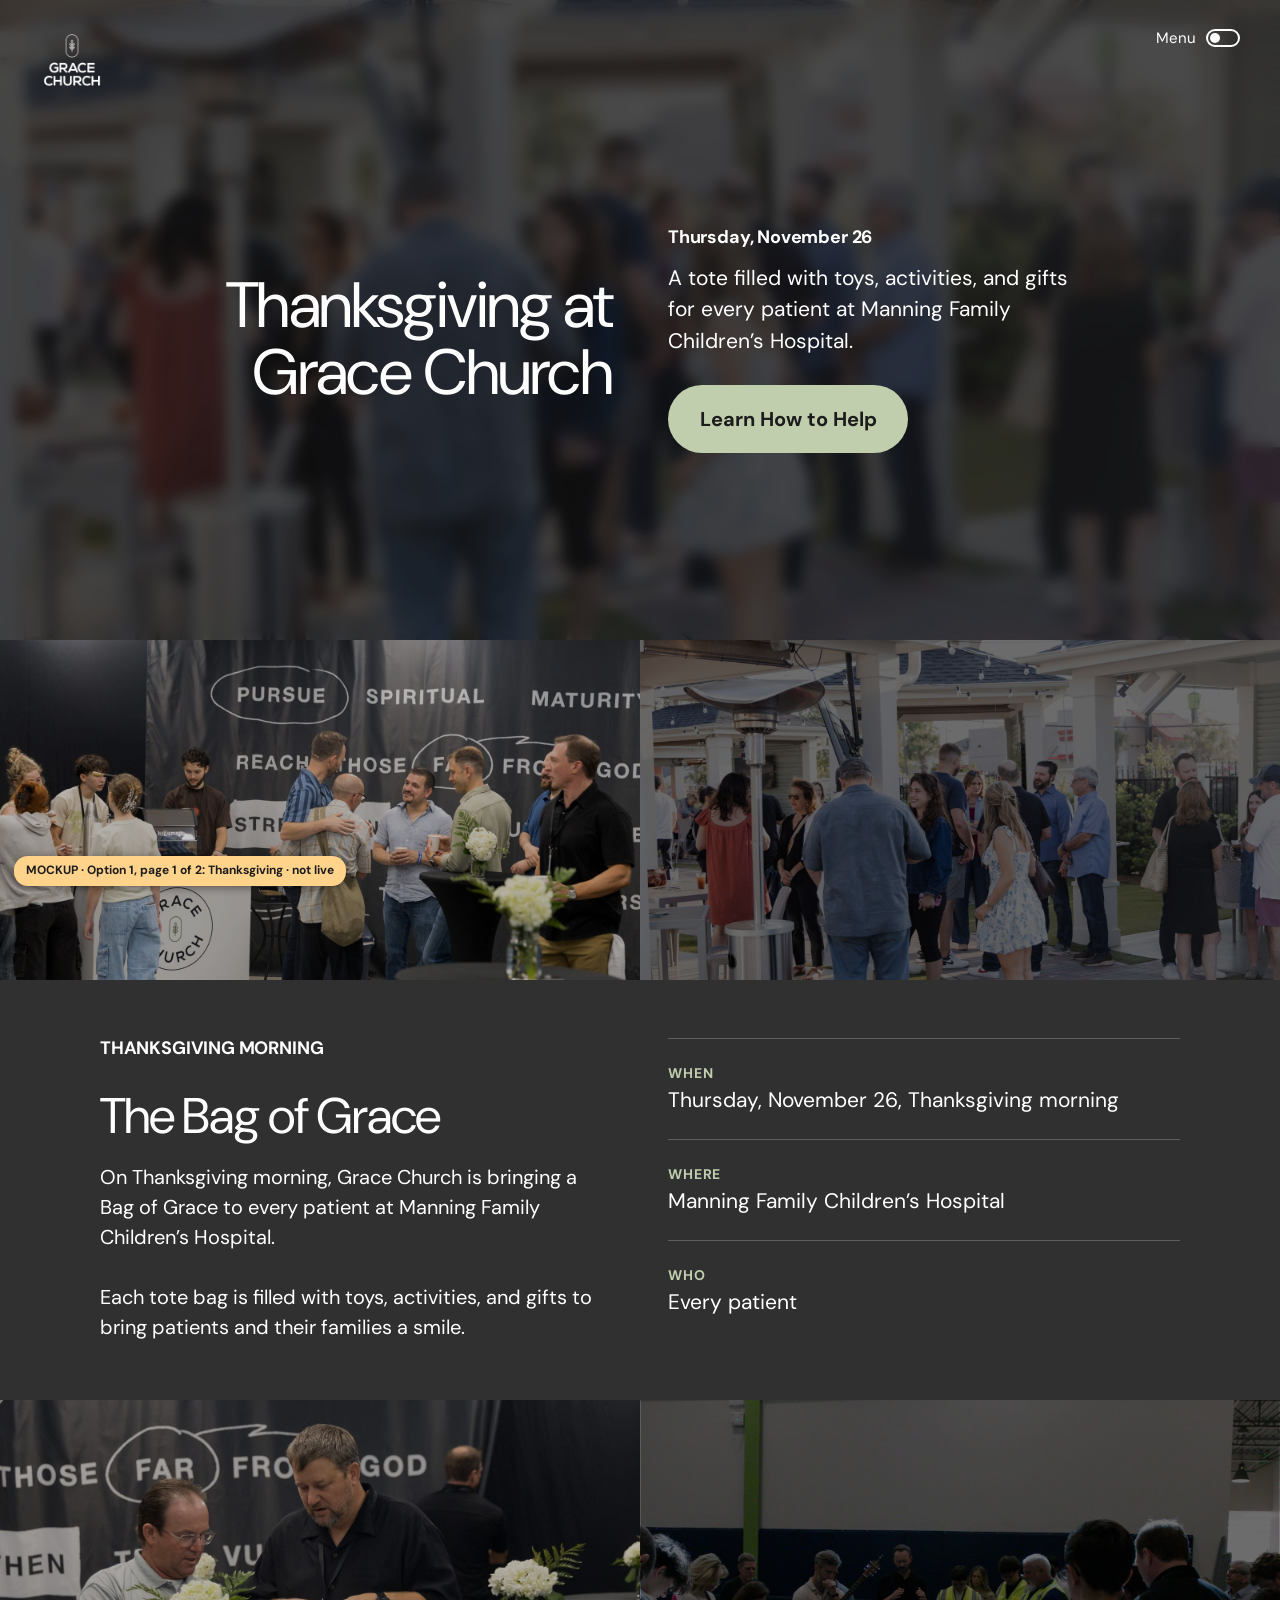
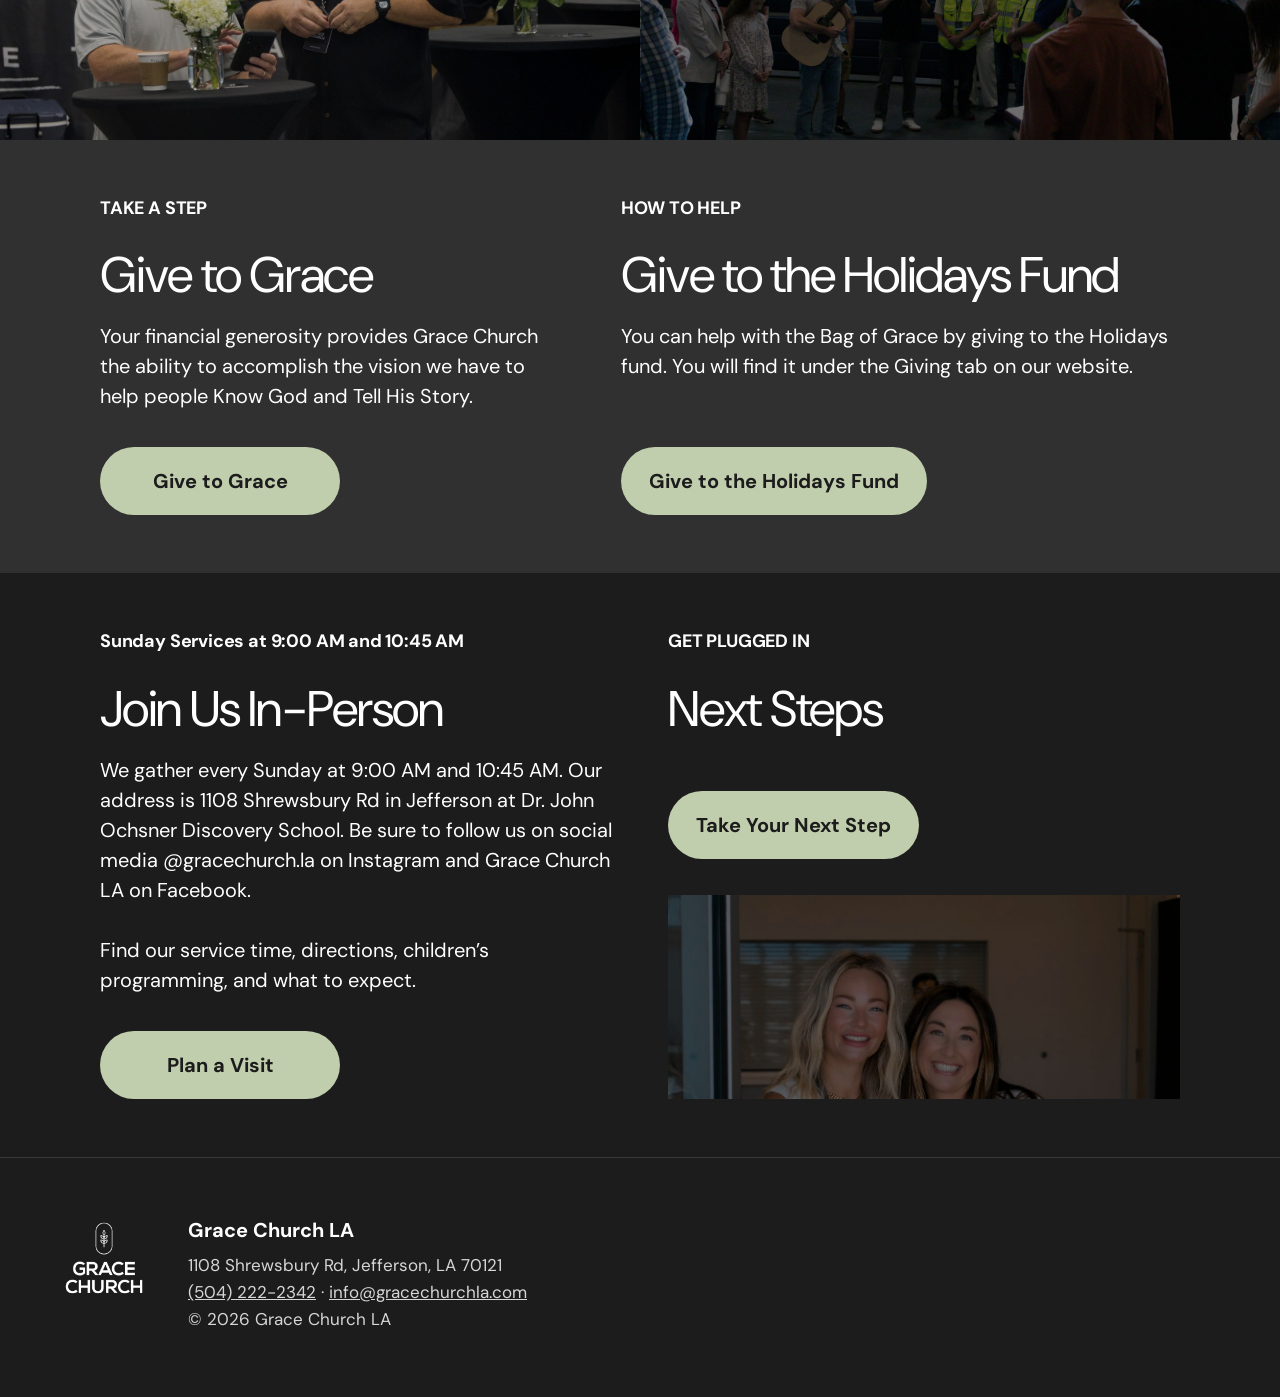
==== commit 983e2ded: "Use different photos in the Give strip so no photo repeats back to back Co-Authored-By: Claude Sonne" ====
--- a/option1-page1-thanksgiving.html
+++ b/option1-page1-thanksgiving.html
@@ -9,8 +9,8 @@
 <link rel="preconnect" href="https://fonts.googleapis.com">
 <link rel="preconnect" href="https://fonts.gstatic.com" crossorigin>
 <link href="https://fonts.googleapis.com/css2?family=DM+Sans:wght@400;500;700&display=swap" rel="stylesheet">
-<link rel="stylesheet" href="style.css?v=11">
-<link rel="stylesheet" href="style2.css?v=11">
+<link rel="stylesheet" href="style.css?v=12">
+<link rel="stylesheet" href="style2.css?v=12">
 </head>
 <body>
 <header class="hero">
@@ -29,7 +29,7 @@
 </header>
 <section class="band"><div class="strip"><div class="ph"><img src="img/hero-a-s.jpg" alt=""></div><div class="ph"><img src="img/hero-b-s.jpg" alt=""></div></div><div class="cols"><div><div class="eyebrow caps">Thanksgiving Morning</div><h2>The Bag of Grace</h2><p>On Thanksgiving morning, Grace Church is bringing a Bag of Grace to every patient at Manning Family Children&rsquo;s Hospital.</p><p>Each tote bag is filled with toys, activities, and gifts to bring patients and their families a smile.</p></div><div class="factscol"><ul class="facts"><li><b>When</b><span>Thursday, November 26, Thanksgiving morning</span></li><li><b>Where</b><span>Manning Family Children&rsquo;s Hospital</span></li><li><b>Who</b><span>Every patient</span></li></ul></div></div></section>
 <section class="band hp give">
-  <div class="strip"><img src="img/conversation-s.jpg" alt=""><img src="img/hero-a-s.jpg" alt=""></div>
+  <div class="strip"><img src="img/conversation-s.jpg" alt=""><img src="img/worship-s.jpg" alt=""></div>
   <div class="cols">
     <div>
       <div class="eyebrow caps">Take a Step</div>
